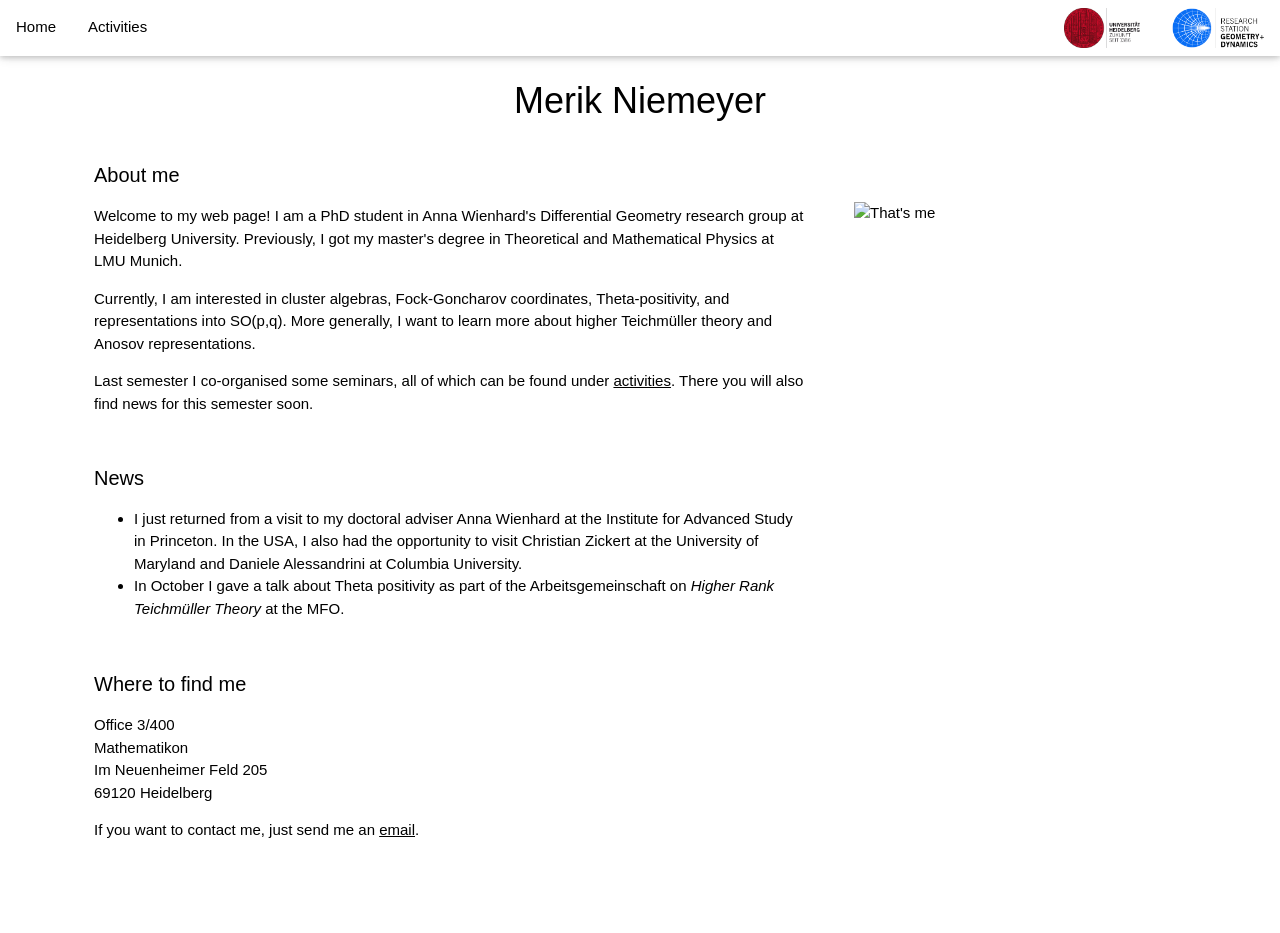
==== index.html @ d51b47cf "Updated to last version of old website" ====
<!DOCTYPE html>
<html lang="en">
    <meta charset="UTF-8">
    <title> Merik Niemeyer </title>
    <meta name="author" content="Merik Niemeyer" >
    <meta name="viewport" content="widt=device-width, initial-scale=1">
    <link rel="stylesheet" href="https://www.w3schools.com/w3css/4/w3.css">
    <style>
        body, h1, h2, h3, h4, h5, h6  {
          font-family: Arial, Helvetica, sans-serif ;
        }
    </style>

<body>
	<div class="w3-top">
		<div class="w3-bar w3-white w3-card">
			<a href="#home" class="w3-bar-item w3-button w3-padding-16">Home</a>
			<a href="activities.html" class="w3-bar-item w3-button w3-padding-16">Activities</a>
<!-- 			<div class="w3-dropdown-hover">
				<button class="w3-button w3-padding-16">Activities</button>
				<div class="w3-dropdown-content w3-bar-block w3-card-4">
				<a href="bm-seminar-sose22.html" class="w3-bar-item w3-button">Bachelor/Master Seminar Geometry and Dynamics</a>
				<a href="junior-seminar-sose22.html" class="w3-bar-item w3-button">Junior Seminar Geometry and Dynamics</a>
				<a href="ads-geometry.html" class="w3-bar-item w3-button">Reading Seminar: AdS Geometry and Representations</a>
				<a href="https://sites.google.com/view/affine-buildings-heidelberg/home?authuser=0" class="w3-bar-item w3-button">Reading Seminar: Affine Buildings</a>
				</div>
			</div> -->
			<div class="w3-right">
				<a href="https://www.uni-heidelberg.de/en" class="w3-bar-item w3-button"><img src="hd_logo_standard_16cm_rgb.png" width="auto" height="40px"></a>
				<a href="https://www.mathi.uni-heidelberg.de/~geodyn/" class="w3-bar-item w3-button"><img src="GEODYN-Logo_RGB.png" width="auto" height="40px"></a>
			</div>
		</div>
	</div>

	<div id="home" class="w3-auto w3-padding-64">
        <h1 class="w3-center">Merik Niemeyer</h1>
		<div class="w3-row">
			<div class="w3-twothird w3-padding-large">
				<h4> About me </h4>
				<p> Welcome to my web page! I am a PhD student in Anna Wienhard's Differential Geometry research group at Heidelberg University. Previously, I got my master's degree in Theoretical and Mathematical Physics at LMU Munich. </p>
				<p> Currently, I am interested in cluster algebras, Fock-Goncharov coordinates, Theta-positivity, and representations into SO(p,q). More generally, I want to learn more about higher Teichmüller theory and Anosov representations.</p>
				<p> Last semester I co-organised some seminars, all of which can be found under <a href="activities.html">activities</a>. There you will also find news for this semester soon.</p><br>

				<h4> News </h4>
				<ul>
					<li> I just returned from a visit to my doctoral adviser Anna Wienhard at the Institute for Advanced Study in Princeton. In the USA, I also had the opportunity to visit Christian Zickert at the University of Maryland and Daniele Alessandrini at Columbia University.</li>
					<li> In October I gave a talk about Theta positivity as part of the Arbeitsgemeinschaft on <i>Higher Rank Teichmüller Theory</i> at the MFO.</li>
				</ul>
			</div>

			<div class="w3-third w3-padding-64 w3-padding-large">
					<img src="photo.png" alt="That's me" width="100%" align="right">
			</div>
		</div>

		<div class="w3-container w3-padding-large">
			<h4> Where to find me </h4>
			<p> Office 3/400 <br> Mathematikon <br> Im Neuenheimer Feld 205 <br> 69120 Heidelberg </p>
			<p> If you want to contact me, just send me an <a href="mailto:mniemeyer@mathi.uni-heidelberg.de">email</a>.</p>
		</div>
            
    </div>
</body>

</html>
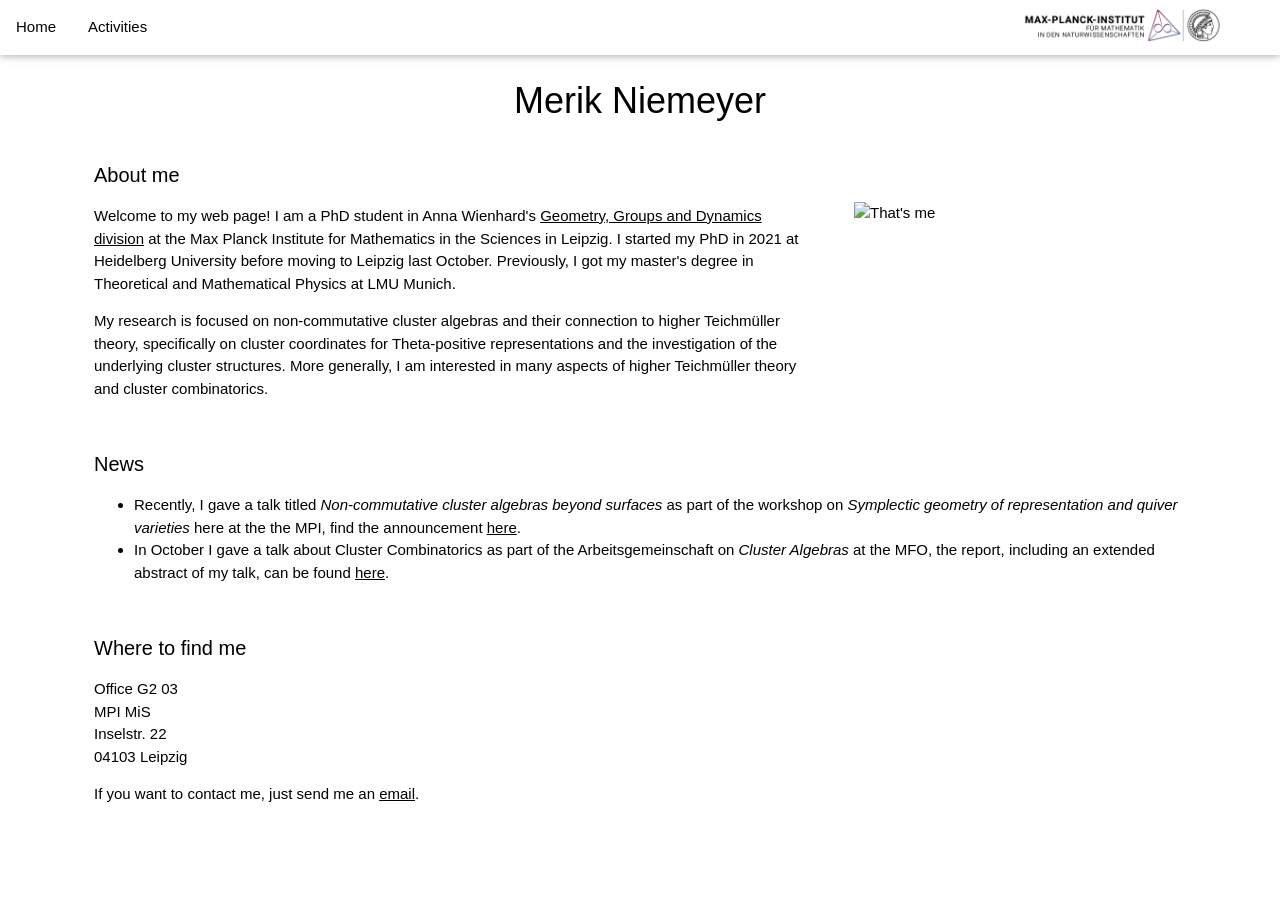
==== commit cddd79cb: "Complete Updated reflecting move to MPI MiS" ====
--- a/index.html
+++ b/index.html
@@ -25,9 +25,8 @@
 				<a href="https://sites.google.com/view/affine-buildings-heidelberg/home?authuser=0" class="w3-bar-item w3-button">Reading Seminar: Affine Buildings</a>
 				</div>
 			</div> -->
-			<div class="w3-right">
-				<a href="https://www.uni-heidelberg.de/en" class="w3-bar-item w3-button"><img src="hd_logo_standard_16cm_rgb.png" width="auto" height="40px"></a>
-				<a href="https://www.mathi.uni-heidelberg.de/~geodyn/" class="w3-bar-item w3-button"><img src="GEODYN-Logo_RGB.png" width="auto" height="40px"></a>
+			<div class="w3-right w3-hide-small">
+				<a href="https://www.mis.mpg.de" class="w3-bar-item w3-button"><img src="logo_mpi_mis_leipzig.png" width="auto" height="35px"></a>
 			</div>
 		</div>
 	</div>
@@ -37,15 +36,8 @@
 		<div class="w3-row">
 			<div class="w3-twothird w3-padding-large">
 				<h4> About me </h4>
-				<p> Welcome to my web page! I am a PhD student in Anna Wienhard's Differential Geometry research group at Heidelberg University. Previously, I got my master's degree in Theoretical and Mathematical Physics at LMU Munich. </p>
-				<p> Currently, I am interested in cluster algebras, Fock-Goncharov coordinates, Theta-positivity, and representations into SO(p,q). More generally, I want to learn more about higher Teichmüller theory and Anosov representations.</p>
-				<p> Last semester I co-organised some seminars, all of which can be found under <a href="activities.html">activities</a>. There you will also find news for this semester soon.</p><br>
-
-				<h4> News </h4>
-				<ul>
-					<li> I just returned from a visit to my doctoral adviser Anna Wienhard at the Institute for Advanced Study in Princeton. In the USA, I also had the opportunity to visit Christian Zickert at the University of Maryland and Daniele Alessandrini at Columbia University.</li>
-					<li> In October I gave a talk about Theta positivity as part of the Arbeitsgemeinschaft on <i>Higher Rank Teichmüller Theory</i> at the MFO.</li>
-				</ul>
+				<p> Welcome to my web page! I am a PhD student in Anna Wienhard's <a href="https://www.mis.mpg.de/geometry-groups-dynamics">Geometry, Groups and Dynamics division</a> at the Max Planck Institute for Mathematics in the Sciences in Leipzig. I started my PhD in 2021 at Heidelberg University before moving to Leipzig last October. Previously, I got my master's degree in Theoretical and Mathematical Physics at LMU Munich. </p>
+				<p> My research is focused on non-commutative cluster algebras and their connection to higher Teichmüller theory, specifically on cluster coordinates for Theta-positive representations and the investigation of the underlying cluster structures. More generally, I am interested in many aspects of higher Teichmüller theory and cluster combinatorics.</p>
 			</div>
 
 			<div class="w3-third w3-padding-64 w3-padding-large">
@@ -54,9 +46,17 @@
 		</div>
 
 		<div class="w3-container w3-padding-large">
+			<h4> News </h4>
+				<ul>
+					<li> Recently, I gave a talk titled <i>Non-commutative cluster algebras beyond surfaces</i> as part of the workshop on <i>Symplectic geometry of representation and quiver varieties</i> here at the the MPI, find the announcement <a href="https://www.mis.mpg.de/events/event/non-commutative-cluster-algebras-beyond-surfaces">here</a>.</li>
+					<li> In October I gave a talk about Cluster Combinatorics as part of the Arbeitsgemeinschaft on <i>Cluster Algebras</i> at the MFO, the report, including an extended abstract of my talk, can be found <a href="https://publications.mfo.de/handle/mfo/4091">here</a>.</li>
+				</ul>
+		</div>
+
+		<div class="w3-container w3-padding-large">
 			<h4> Where to find me </h4>
-			<p> Office 3/400 <br> Mathematikon <br> Im Neuenheimer Feld 205 <br> 69120 Heidelberg </p>
-			<p> If you want to contact me, just send me an <a href="mailto:mniemeyer@mathi.uni-heidelberg.de">email</a>.</p>
+			<p> Office G2 03 <br> MPI MiS <br> Inselstr. 22 <br> 04103 Leipzig </p>
+			<p> If you want to contact me, just send me an <a href="mailto:merik.niemeyer@mis.mpg.de">email</a>.</p>
 		</div>
             
     </div>
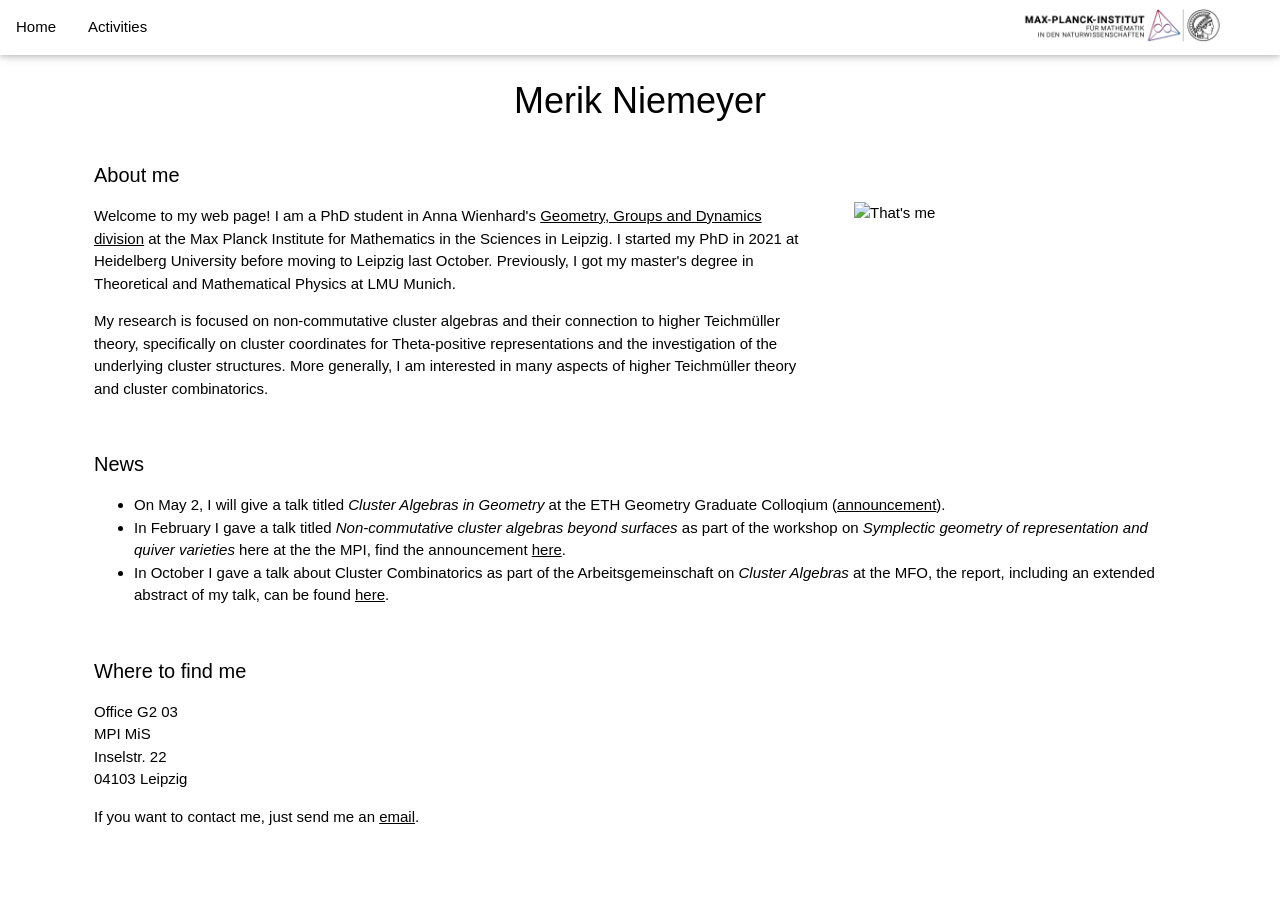
==== commit 8598f1ec: "Announcement ETH added" ====
--- a/index.html
+++ b/index.html
@@ -48,7 +48,8 @@
 		<div class="w3-container w3-padding-large">
 			<h4> News </h4>
 				<ul>
-					<li> Recently, I gave a talk titled <i>Non-commutative cluster algebras beyond surfaces</i> as part of the workshop on <i>Symplectic geometry of representation and quiver varieties</i> here at the the MPI, find the announcement <a href="https://www.mis.mpg.de/events/event/non-commutative-cluster-algebras-beyond-surfaces">here</a>.</li>
+					<li> On May 2, I will give a talk titled <i>Cluster Algebras in Geometry</i> at the ETH Geometry Graduate Colloqium (<a href="https://math.ethz.ch/news-and-events/events/research-seminars/geometry-graduate-colloquium.html">announcement</a>).</li>
+					<li> In February I gave a talk titled <i>Non-commutative cluster algebras beyond surfaces</i> as part of the workshop on <i>Symplectic geometry of representation and quiver varieties</i> here at the the MPI, find the announcement <a href="https://www.mis.mpg.de/events/event/non-commutative-cluster-algebras-beyond-surfaces">here</a>.</li>
 					<li> In October I gave a talk about Cluster Combinatorics as part of the Arbeitsgemeinschaft on <i>Cluster Algebras</i> at the MFO, the report, including an extended abstract of my talk, can be found <a href="https://publications.mfo.de/handle/mfo/4091">here</a>.</li>
 				</ul>
 		</div>
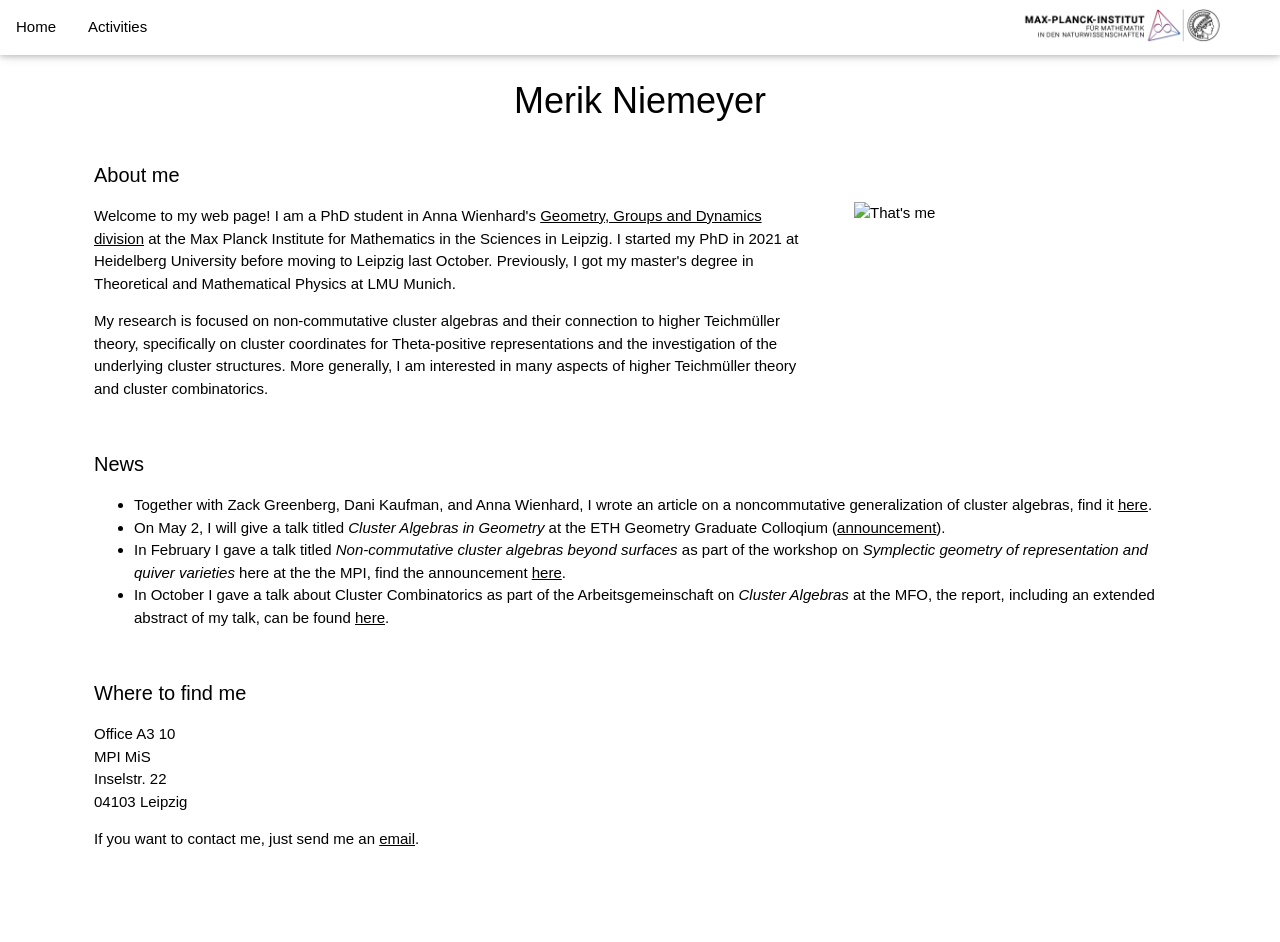
==== commit 504574f6: "Update New paper & new office" ====
--- a/index.html
+++ b/index.html
@@ -48,6 +48,7 @@
 		<div class="w3-container w3-padding-large">
 			<h4> News </h4>
 				<ul>
+					<li> Together with Zack Greenberg, Dani Kaufman, and Anna Wienhard, I wrote an article on a noncommutative generalization of cluster algebras, find it <a href="https://arxiv.org/abs/2410.08813">here</a>.</li>
 					<li> On May 2, I will give a talk titled <i>Cluster Algebras in Geometry</i> at the ETH Geometry Graduate Colloqium (<a href="https://math.ethz.ch/news-and-events/events/research-seminars/geometry-graduate-colloquium.html">announcement</a>).</li>
 					<li> In February I gave a talk titled <i>Non-commutative cluster algebras beyond surfaces</i> as part of the workshop on <i>Symplectic geometry of representation and quiver varieties</i> here at the the MPI, find the announcement <a href="https://www.mis.mpg.de/events/event/non-commutative-cluster-algebras-beyond-surfaces">here</a>.</li>
 					<li> In October I gave a talk about Cluster Combinatorics as part of the Arbeitsgemeinschaft on <i>Cluster Algebras</i> at the MFO, the report, including an extended abstract of my talk, can be found <a href="https://publications.mfo.de/handle/mfo/4091">here</a>.</li>
@@ -56,7 +57,7 @@
 
 		<div class="w3-container w3-padding-large">
 			<h4> Where to find me </h4>
-			<p> Office G2 03 <br> MPI MiS <br> Inselstr. 22 <br> 04103 Leipzig </p>
+			<p> Office A3 10 <br> MPI MiS <br> Inselstr. 22 <br> 04103 Leipzig </p>
 			<p> If you want to contact me, just send me an <a href="mailto:merik.niemeyer@mis.mpg.de">email</a>.</p>
 		</div>
             
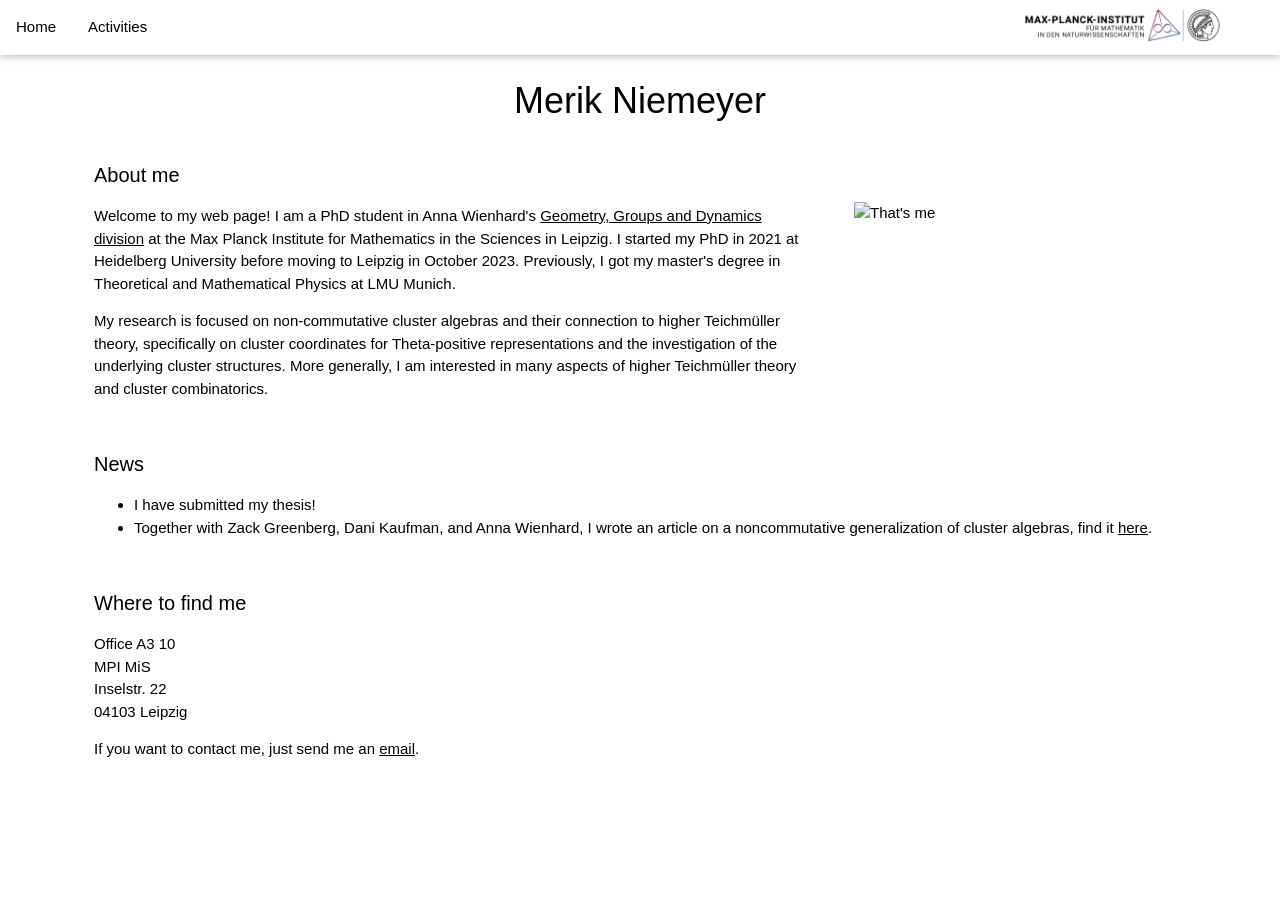
==== commit 3896d086: "Update Oct 2025 simple update of news" ====
--- a/index.html
+++ b/index.html
@@ -36,7 +36,7 @@
 		<div class="w3-row">
 			<div class="w3-twothird w3-padding-large">
 				<h4> About me </h4>
-				<p> Welcome to my web page! I am a PhD student in Anna Wienhard's <a href="https://www.mis.mpg.de/geometry-groups-dynamics">Geometry, Groups and Dynamics division</a> at the Max Planck Institute for Mathematics in the Sciences in Leipzig. I started my PhD in 2021 at Heidelberg University before moving to Leipzig last October. Previously, I got my master's degree in Theoretical and Mathematical Physics at LMU Munich. </p>
+				<p> Welcome to my web page! I am a PhD student in Anna Wienhard's <a href="https://www.mis.mpg.de/geometry-groups-dynamics">Geometry, Groups and Dynamics division</a> at the Max Planck Institute for Mathematics in the Sciences in Leipzig. I started my PhD in 2021 at Heidelberg University before moving to Leipzig in October 2023. Previously, I got my master's degree in Theoretical and Mathematical Physics at LMU Munich. </p>
 				<p> My research is focused on non-commutative cluster algebras and their connection to higher Teichmüller theory, specifically on cluster coordinates for Theta-positive representations and the investigation of the underlying cluster structures. More generally, I am interested in many aspects of higher Teichmüller theory and cluster combinatorics.</p>
 			</div>
 
@@ -48,10 +48,8 @@
 		<div class="w3-container w3-padding-large">
 			<h4> News </h4>
 				<ul>
+					<li> I have submitted my thesis!</li>
 					<li> Together with Zack Greenberg, Dani Kaufman, and Anna Wienhard, I wrote an article on a noncommutative generalization of cluster algebras, find it <a href="https://arxiv.org/abs/2410.08813">here</a>.</li>
-					<li> On May 2, I will give a talk titled <i>Cluster Algebras in Geometry</i> at the ETH Geometry Graduate Colloqium (<a href="https://math.ethz.ch/news-and-events/events/research-seminars/geometry-graduate-colloquium.html">announcement</a>).</li>
-					<li> In February I gave a talk titled <i>Non-commutative cluster algebras beyond surfaces</i> as part of the workshop on <i>Symplectic geometry of representation and quiver varieties</i> here at the the MPI, find the announcement <a href="https://www.mis.mpg.de/events/event/non-commutative-cluster-algebras-beyond-surfaces">here</a>.</li>
-					<li> In October I gave a talk about Cluster Combinatorics as part of the Arbeitsgemeinschaft on <i>Cluster Algebras</i> at the MFO, the report, including an extended abstract of my talk, can be found <a href="https://publications.mfo.de/handle/mfo/4091">here</a>.</li>
 				</ul>
 		</div>
 
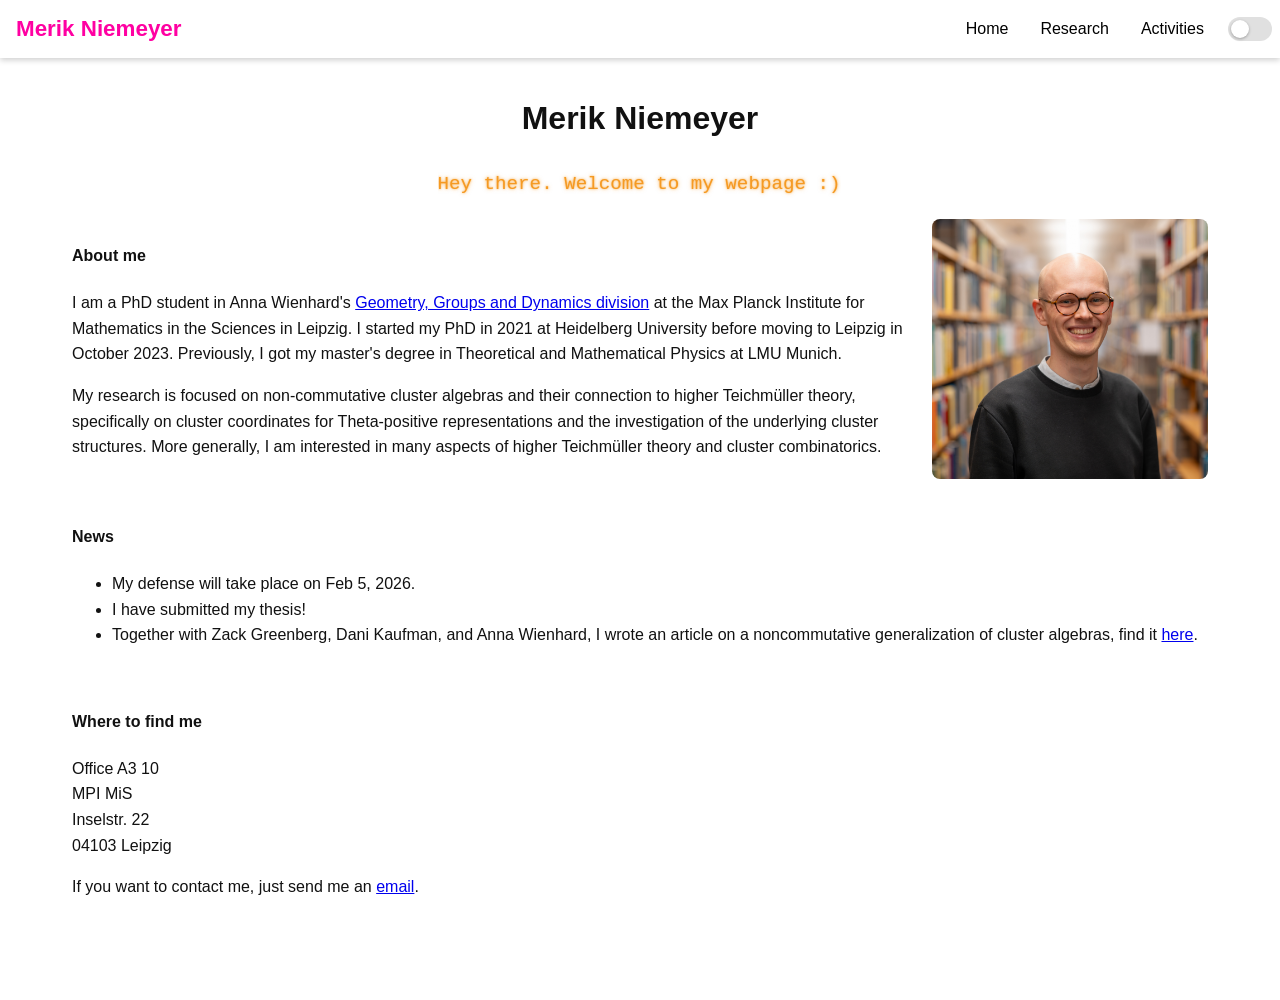
==== commit dbad9b85: "Update Version 2.0 Version 2.0 of my website, including: - revamped design - new research page with " ====
--- a/index.html
+++ b/index.html
@@ -1,65 +1,51 @@
 <!DOCTYPE html>
 <html lang="en">
+<head>
     <meta charset="UTF-8">
     <title> Merik Niemeyer </title>
     <meta name="author" content="Merik Niemeyer" >
-    <meta name="viewport" content="widt=device-width, initial-scale=1">
-    <link rel="stylesheet" href="https://www.w3schools.com/w3css/4/w3.css">
-    <style>
-        body, h1, h2, h3, h4, h5, h6  {
-          font-family: Arial, Helvetica, sans-serif ;
-        }
-    </style>
+    <meta name="viewport" content="width=device-width, initial-scale=1">
+    <link rel="stylesheet" href="style.css">
+</head>
 
 <body>
-	<div class="w3-top">
-		<div class="w3-bar w3-white w3-card">
-			<a href="#home" class="w3-bar-item w3-button w3-padding-16">Home</a>
-			<a href="activities.html" class="w3-bar-item w3-button w3-padding-16">Activities</a>
-<!-- 			<div class="w3-dropdown-hover">
-				<button class="w3-button w3-padding-16">Activities</button>
-				<div class="w3-dropdown-content w3-bar-block w3-card-4">
-				<a href="bm-seminar-sose22.html" class="w3-bar-item w3-button">Bachelor/Master Seminar Geometry and Dynamics</a>
-				<a href="junior-seminar-sose22.html" class="w3-bar-item w3-button">Junior Seminar Geometry and Dynamics</a>
-				<a href="ads-geometry.html" class="w3-bar-item w3-button">Reading Seminar: AdS Geometry and Representations</a>
-				<a href="https://sites.google.com/view/affine-buildings-heidelberg/home?authuser=0" class="w3-bar-item w3-button">Reading Seminar: Affine Buildings</a>
-				</div>
-			</div> -->
-			<div class="w3-right w3-hide-small">
-				<a href="https://www.mis.mpg.de" class="w3-bar-item w3-button"><img src="logo_mpi_mis_leipzig.png" width="auto" height="35px"></a>
-			</div>
-		</div>
-	</div>
+	<nav id="site-nav"></nav>
 
-	<div id="home" class="w3-auto w3-padding-64">
-        <h1 class="w3-center">Merik Niemeyer</h1>
-		<div class="w3-row">
-			<div class="w3-twothird w3-padding-large">
+	<main id="home" class="my-auto my-pad my-pad--lg">
+        <h1 class="my-center">Merik Niemeyer</h1>
+        <div class="my-center typing-wrap">
+            <span class="typing-text">Hey there. Welcome to my webpage :)</span>
+        </div>
+		<section class="my-row my-container my-pad-lg">
+			<div class="my-twothird">
 				<h4> About me </h4>
-				<p> Welcome to my web page! I am a PhD student in Anna Wienhard's <a href="https://www.mis.mpg.de/geometry-groups-dynamics">Geometry, Groups and Dynamics division</a> at the Max Planck Institute for Mathematics in the Sciences in Leipzig. I started my PhD in 2021 at Heidelberg University before moving to Leipzig in October 2023. Previously, I got my master's degree in Theoretical and Mathematical Physics at LMU Munich. </p>
+				<p> I am a PhD student in Anna Wienhard's <a href="https://www.mis.mpg.de/geometry-groups-dynamics">Geometry, Groups and Dynamics division</a> at the Max Planck Institute for Mathematics in the Sciences in Leipzig. I started my PhD in 2021 at Heidelberg University before moving to Leipzig in October 2023. Previously, I got my master's degree in Theoretical and Mathematical Physics at LMU Munich. </p>
 				<p> My research is focused on non-commutative cluster algebras and their connection to higher Teichmüller theory, specifically on cluster coordinates for Theta-positive representations and the investigation of the underlying cluster structures. More generally, I am interested in many aspects of higher Teichmüller theory and cluster combinatorics.</p>
 			</div>
 
-			<div class="w3-third w3-padding-64 w3-padding-large">
-					<img src="photo.png" alt="That's me" width="100%" align="right">
+			<div class="my-third">
+					<img src="photo2.jpg" alt="That's me" class="profile-photo" loading="lazy">
 			</div>
-		</div>
+		</section>
 
-		<div class="w3-container w3-padding-large">
+		<section class="my-container my-pad-lg">
 			<h4> News </h4>
 				<ul>
+					<li> My defense will take place on Feb 5, 2026.</li>
 					<li> I have submitted my thesis!</li>
 					<li> Together with Zack Greenberg, Dani Kaufman, and Anna Wienhard, I wrote an article on a noncommutative generalization of cluster algebras, find it <a href="https://arxiv.org/abs/2410.08813">here</a>.</li>
 				</ul>
-		</div>
+		</section>
 
-		<div class="w3-container w3-padding-large">
+		<section class="my-container my-pad-lg">
 			<h4> Where to find me </h4>
 			<p> Office A3 10 <br> MPI MiS <br> Inselstr. 22 <br> 04103 Leipzig </p>
 			<p> If you want to contact me, just send me an <a href="mailto:merik.niemeyer@mis.mpg.de">email</a>.</p>
-		</div>
+		</section>
             
-    </div>
+    </main>
 </body>
 
-</html>+<script defer src="theme.js"></script>
+
+</html>
--- a/style.css
+++ b/style.css
@@ -0,0 +1,399 @@
+body, h1, h2, h3, h4, h5, h6 {
+  font-family: Arial, Helvetica, sans-serif;
+}
+
+body {
+  background: #ffffff;
+  color: #111111;
+  line-height: 1.6;
+}
+
+@keyframes rise-fade {
+  from {
+    opacity: 0;
+    transform: translateY(10px);
+  }
+  to {
+    opacity: 1;
+    transform: translateY(0);
+  }
+}
+
+.page-animate .my-auto {
+  animation: rise-fade 0.55s ease-out both;
+  animation-delay: 60ms;
+}
+
+.page-animate .my-container {
+  animation: rise-fade 0.5s ease-out both;
+  animation-delay: 110ms;
+}
+
+@media (prefers-reduced-motion: reduce) {
+  .page-animate .my-auto,
+  .page-animate .my-container {
+    animation: none;
+  }
+}
+
+/* Local layout utilities replacing the previous external dependency */
+.my-top {
+  position: fixed;
+  top: 0;
+  left: 0;
+  width: 100%;
+  z-index: 1000;
+}
+
+.my-bar {
+  display: flex;
+  align-items: center;
+  gap: 0;
+  overflow: hidden;
+  justify-content: space-between;
+}
+
+.my-bar-item {
+  padding: 0 16px;
+  text-decoration: none;
+  color: inherit;
+  display: inline-flex;
+  align-items: center;
+}
+
+.my-button {
+  cursor: pointer;
+  user-select: none;
+}
+
+.my-button:hover {
+  background: #f1f1f1;
+}
+
+.my-white {
+  background: rgba(255, 255, 255, 0.4);
+  color: #000000;
+  backdrop-filter: blur(6px);
+  -webkit-backdrop-filter: blur(6px);
+}
+
+.my-card {
+  box-shadow: 0 2px 6px rgba(0, 0, 0, 0.2);
+}
+
+.my-pad {
+  padding-block: var(--pad-block, 16px);
+}
+
+.my-pad--sm {
+  --pad-block: 16px;
+}
+
+.my-pad--lg {
+  --pad-block: 64px;
+}
+
+.my-pad-lg {
+  padding: 12px 48px;
+}
+
+.my-side-pad {
+  padding-left: 80px;
+  padding-right: 80px;
+  box-sizing: border-box;
+}
+
+.my-container {
+  padding-left: 32px;
+  padding-right: 32px;
+}
+
+.my-auto {
+  margin-left: auto;
+  margin-right: auto;
+  max-width: 1200px;
+}
+
+.my-center {
+  text-align: center;
+}
+
+.my-row {
+  display: flex;
+  flex-wrap: wrap;
+  margin-left: 0;
+  margin-right: 0;
+  gap: 16px;
+  align-items: center;
+}
+
+.my-row > .my-third,
+.my-row > .my-twothird {
+  padding-left: 0;
+  padding-right: 0;
+  box-sizing: border-box;
+}
+
+.my-third {
+  width: calc(25% - 8px);
+}
+
+.my-twothird {
+  width: calc(75% - 8px);
+}
+
+.my-right {
+  margin-left: auto;
+}
+
+.my-bar-nav {
+  margin-left: auto;
+  display: inline-flex;
+  align-items: center;
+}
+
+.nav-title {
+  font-weight: 700;
+  text-decoration: none;
+  padding: 0 16px;
+  color: #ff00a2;
+  font-size: clamp(0.95rem, 1.1vw + 0.7rem, 1.4rem);
+  white-space: nowrap;
+}
+
+.my-hide-small {
+  display: block;
+}
+
+.mpi-logo {
+  display: block;
+  height: 35px;
+  width: auto;
+}
+
+.profile-photo {
+  display: block;
+  width: 100%;
+  border-radius: 8px;
+}
+
+.my-page-title {
+  margin-bottom: 16px;
+}
+
+.research-image {
+  display: block;
+  max-width: 80%;
+  height: auto;
+  margin: 0 auto 24px;
+  border-radius: 8px;
+}
+
+.research-image--sm {
+  max-width: 500px;
+}
+
+.research-image--md {
+  max-width: 700px;
+}
+
+.typing-wrap {
+  margin-top: 24px;
+}
+
+.typing-text {
+  display: inline-block;
+  font-family: "Courier New", monospace;
+  font-size: 1.2rem;
+  color: #f59a23;
+  text-shadow:
+    0 0 2px rgba(245, 154, 35, 0.7),
+    0 0 4px rgba(245, 154, 35, 0.5);
+  white-space: nowrap;
+  overflow: hidden;
+  border-right: 2px solid currentColor;
+  width: 0;
+  animation:
+    typing 4s steps(35, end) 3s forwards,
+    cursor-blink 1s step-end 3,
+    cursor-hide 0s linear 7s forwards,
+    glow-pulse 2.6s ease-in-out infinite;
+}
+
+@keyframes typing {
+  from {
+    width: 0;
+  }
+  to {
+    width: 35ch;
+  }
+}
+
+@keyframes cursor-blink {
+  50% {
+    border-color: transparent;
+  }
+}
+
+@keyframes cursor-hide {
+  to {
+    border-color: transparent;
+  }
+}
+
+@media (prefers-reduced-motion: reduce) {
+  .typing-text {
+    animation: none;
+    width: 35ch;
+  }
+}
+
+@media (max-width: 480px) {
+  .typing-text {
+    font-size: 0.8rem;
+  }
+}
+
+.video-gallery {
+  margin: 24px auto 0;
+  display: grid;
+  gap: 16px;
+  max-width: 500px;
+}
+
+.video-frame {
+  position: relative;
+  background: #0f0f0f;
+  border-radius: 12px;
+  overflow: hidden;
+  box-shadow: 0 10px 30px rgba(0, 0, 0, 0.18);
+  aspect-ratio: 16 / 9;
+}
+
+.video-frame video {
+  display: block;
+  width: 100%;
+  height: 100%;
+  background: #000000;
+  object-fit: contain;
+  opacity: 1;
+  transition: opacity 0.35s ease;
+}
+
+.video-frame video.is-fading {
+  opacity: 0;
+}
+
+
+.video-controls {
+  display: flex;
+  gap: 10px;
+  justify-content: center;
+  flex-wrap: wrap;
+}
+
+.video-thumb {
+  padding: 8px 16px;
+  border-radius: 999px;
+  border: 1px solid rgba(0, 0, 0, 0.15);
+  background: transparent;
+  cursor: pointer;
+  font-weight: 600;
+}
+
+.video-thumb.is-active {
+  background: #f59a23;
+  color: #111111;
+  border-color: transparent;
+}
+
+.dark-mode .video-thumb {
+  color: #ffffff;
+}
+
+@media (max-width: 600px) {
+  .my-hide-small {
+    display: none;
+  }
+
+  .my-row {
+    flex-direction: column;
+  }
+
+  .my-third,
+  .my-twothird {
+    width: 100%;
+  }
+}
+
+.theme-switch {
+  display: inline-flex;
+  align-items: center;
+  gap: 8px;
+  padding: 16px 8px;
+}
+
+.theme-switch input {
+  display: none;
+}
+
+.theme-switch .slider {
+  width: 44px;
+  height: 24px;
+  background: #e0e0e0;
+  border-radius: 999px;
+  position: relative;
+  transition: background 0.2s ease;
+}
+
+.theme-switch .slider::after {
+  content: "";
+  width: 18px;
+  height: 18px;
+  background: #ffffff;
+  border-radius: 50%;
+  position: absolute;
+  top: 3px;
+  left: 3px;
+  transition: transform 0.2s ease;
+  box-shadow: 0 1px 3px rgba(0, 0, 0, 0.3);
+}
+
+.theme-switch input:checked + .slider {
+  background: #4f4f4f;
+}
+
+.theme-switch input:checked + .slider::after {
+  transform: translateX(20px);
+}
+
+.dark-mode {
+  background: #121212;
+  color: #e6e6e6;
+}
+
+.dark-mode a {
+  color: #d6e4ff;
+}
+
+.dark-mode .my-white {
+  background-color: rgba(27, 27, 27, 0.4) !important;
+  color: #e6e6e6 !important;
+}
+
+.dark-mode .my-card {
+  box-shadow: 0 2px 6px rgba(0, 0, 0, 0.6);
+}
+
+.dark-mode .my-button:hover {
+  background: #2a2a2a;
+  color: #e6e6e6;
+}
+
+.dark-mode .nav-title {
+  color: #00a401;
+}
+
+.dark-mode .mpi-logo {
+  filter: invert(1);
+}
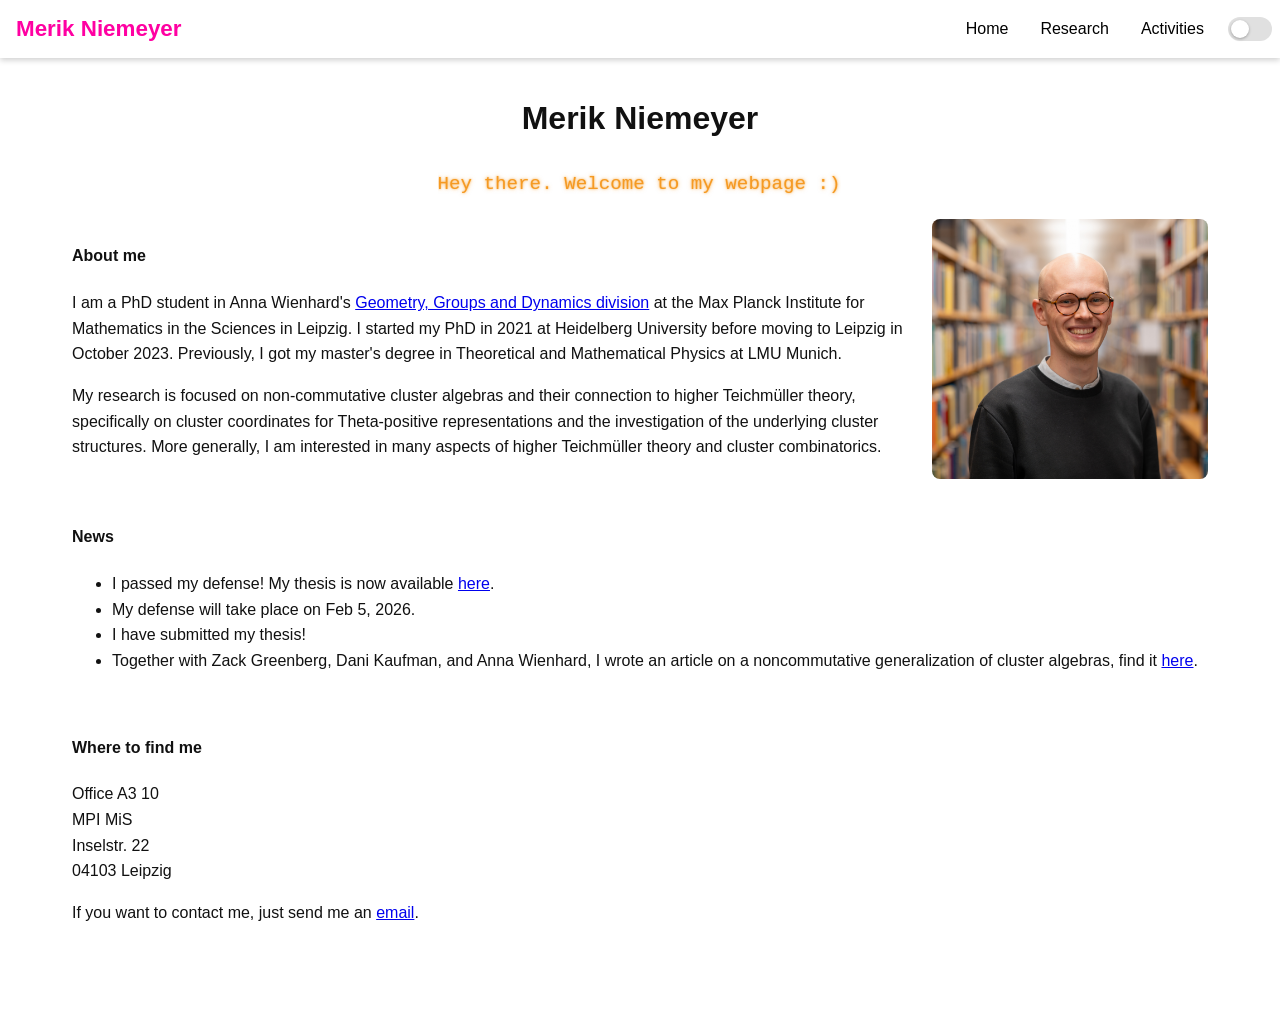
==== commit 120af0a2: "Update news Included link to thesis" ====
--- a/index.html
+++ b/index.html
@@ -31,6 +31,7 @@
 		<section class="my-container my-pad-lg">
 			<h4> News </h4>
 				<ul>
+					<li> I passed my defense! My thesis is now available <a href="https://ul.qucosa.de/landing-page/?tx_dlf[id]=https%3A%2F%2Ful.qucosa.de%2Fapi%2Fqucosa%253A102137%2Fmets">here</a>.</li>
 					<li> My defense will take place on Feb 5, 2026.</li>
 					<li> I have submitted my thesis!</li>
 					<li> Together with Zack Greenberg, Dani Kaufman, and Anna Wienhard, I wrote an article on a noncommutative generalization of cluster algebras, find it <a href="https://arxiv.org/abs/2410.08813">here</a>.</li>
--- a/style.css
+++ b/style.css
@@ -152,6 +152,44 @@
   align-items: center;
 }
 
+.nav-toggle {
+  display: none;
+  margin-left: auto;
+  background: transparent;
+  border: none;
+  border-radius: 999px;
+  padding: 6px 14px;
+  font-weight: 600;
+  cursor: pointer;
+}
+
+.nav-toggle-icon {
+  position: relative;
+  width: 20px;
+  height: 14px;
+  display: inline-block;
+}
+
+.nav-toggle-icon::before,
+.nav-toggle-icon::after {
+  content: "";
+  position: absolute;
+  left: 0;
+  right: 0;
+  height: 2px;
+  border-radius: 999px;
+  background: currentColor;
+}
+
+.nav-toggle-icon::before {
+  top: 0;
+}
+
+.nav-toggle-icon::after {
+  bottom: 0;
+  box-shadow: 0 -6px 0 0 currentColor;
+}
+
 .nav-title {
   font-weight: 700;
   text-decoration: none;
@@ -183,18 +221,19 @@
 
 .research-image {
   display: block;
-  max-width: 80%;
+  width: 100%;
+  max-width: min(100%, 80%);
   height: auto;
   margin: 0 auto 24px;
   border-radius: 8px;
 }
 
 .research-image--sm {
-  max-width: 500px;
+  max-width: min(100%, 500px);
 }
 
 .research-image--md {
-  max-width: 700px;
+  max-width: min(100%, 700px);
 }
 
 .typing-wrap {
@@ -312,6 +351,43 @@
 }
 
 @media (max-width: 600px) {
+  .my-bar {
+    flex-wrap: wrap;
+    row-gap: 8px;
+    padding: 8px 0;
+  }
+
+  .my-bar-item {
+    padding: 0 10px;
+  }
+
+  .my-bar-nav {
+    width: 100%;
+    flex-direction: column;
+    align-items: flex-end;
+    row-gap: 6px;
+    max-height: 0;
+    opacity: 0;
+    overflow: hidden;
+    pointer-events: none;
+    transition: max-height 0.35s ease, opacity 0.3s ease;
+  }
+
+  .my-bar-nav.is-open {
+    max-height: 260px;
+    opacity: 1;
+    pointer-events: auto;
+  }
+
+  .nav-title {
+    padding: 0 12px;
+  }
+
+  .nav-toggle {
+    display: inline-flex;
+    align-items: center;
+  }
+
   .my-hide-small {
     display: none;
   }
@@ -390,6 +466,11 @@
   color: #e6e6e6;
 }
 
+.dark-mode .nav-toggle {
+  border-color: rgba(255, 255, 255, 0.25);
+  color: #e6e6e6;
+}
+
 .dark-mode .nav-title {
   color: #00a401;
 }
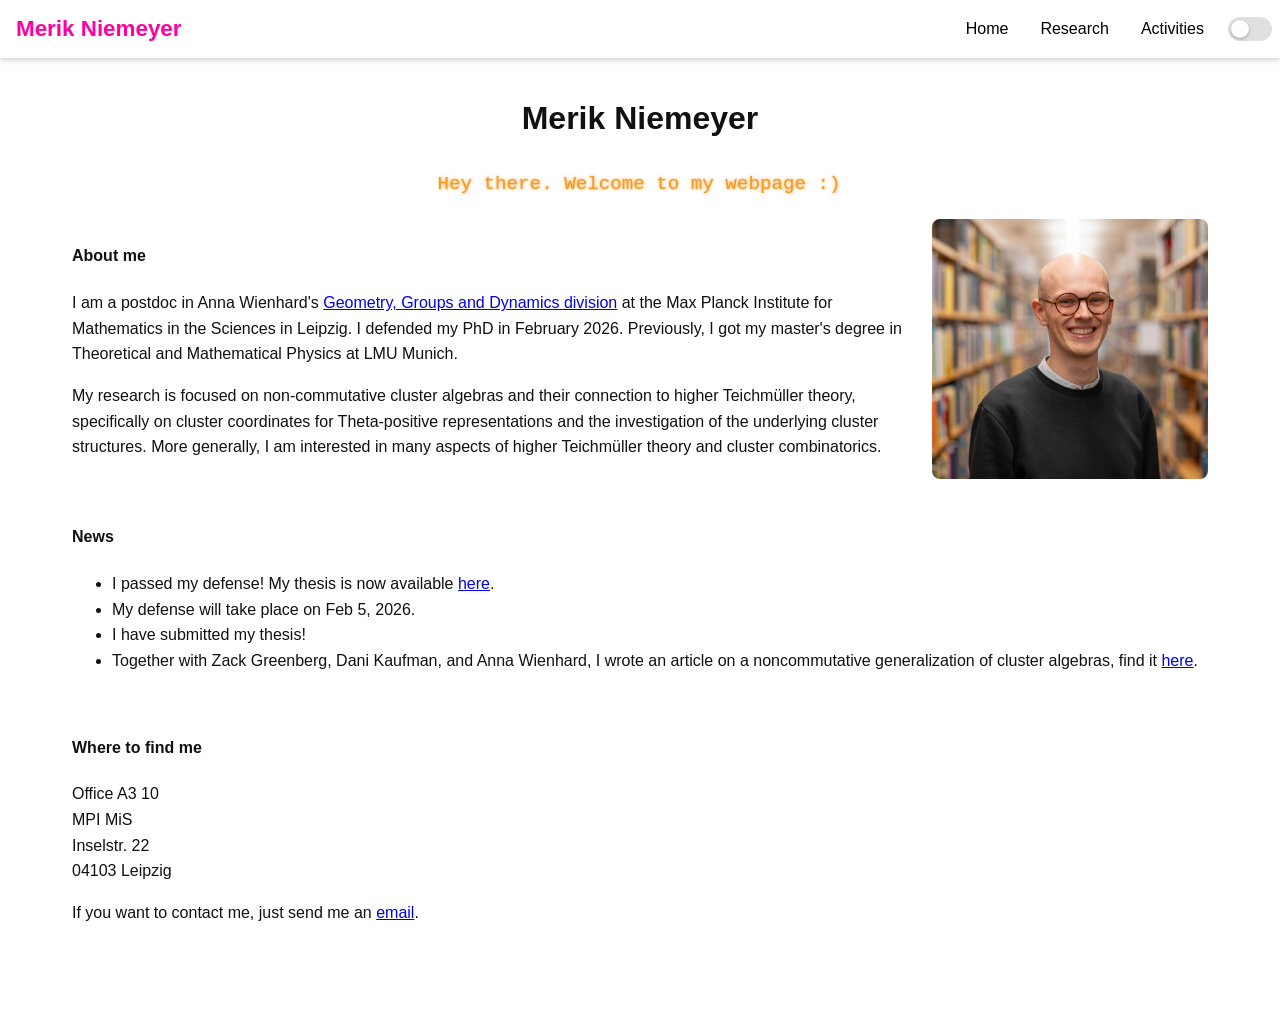
==== commit 601794f8: "Update index.html Updated about me" ====
--- a/index.html
+++ b/index.html
@@ -19,7 +19,7 @@
 		<section class="my-row my-container my-pad-lg">
 			<div class="my-twothird">
 				<h4> About me </h4>
-				<p> I am a PhD student in Anna Wienhard's <a href="https://www.mis.mpg.de/geometry-groups-dynamics">Geometry, Groups and Dynamics division</a> at the Max Planck Institute for Mathematics in the Sciences in Leipzig. I started my PhD in 2021 at Heidelberg University before moving to Leipzig in October 2023. Previously, I got my master's degree in Theoretical and Mathematical Physics at LMU Munich. </p>
+				<p> I am a postdoc in Anna Wienhard's <a href="https://www.mis.mpg.de/geometry-groups-dynamics">Geometry, Groups and Dynamics division</a> at the Max Planck Institute for Mathematics in the Sciences in Leipzig. I defended my PhD in February 2026. Previously, I got my master's degree in Theoretical and Mathematical Physics at LMU Munich. </p>
 				<p> My research is focused on non-commutative cluster algebras and their connection to higher Teichmüller theory, specifically on cluster coordinates for Theta-positive representations and the investigation of the underlying cluster structures. More generally, I am interested in many aspects of higher Teichmüller theory and cluster combinatorics.</p>
 			</div>
 
